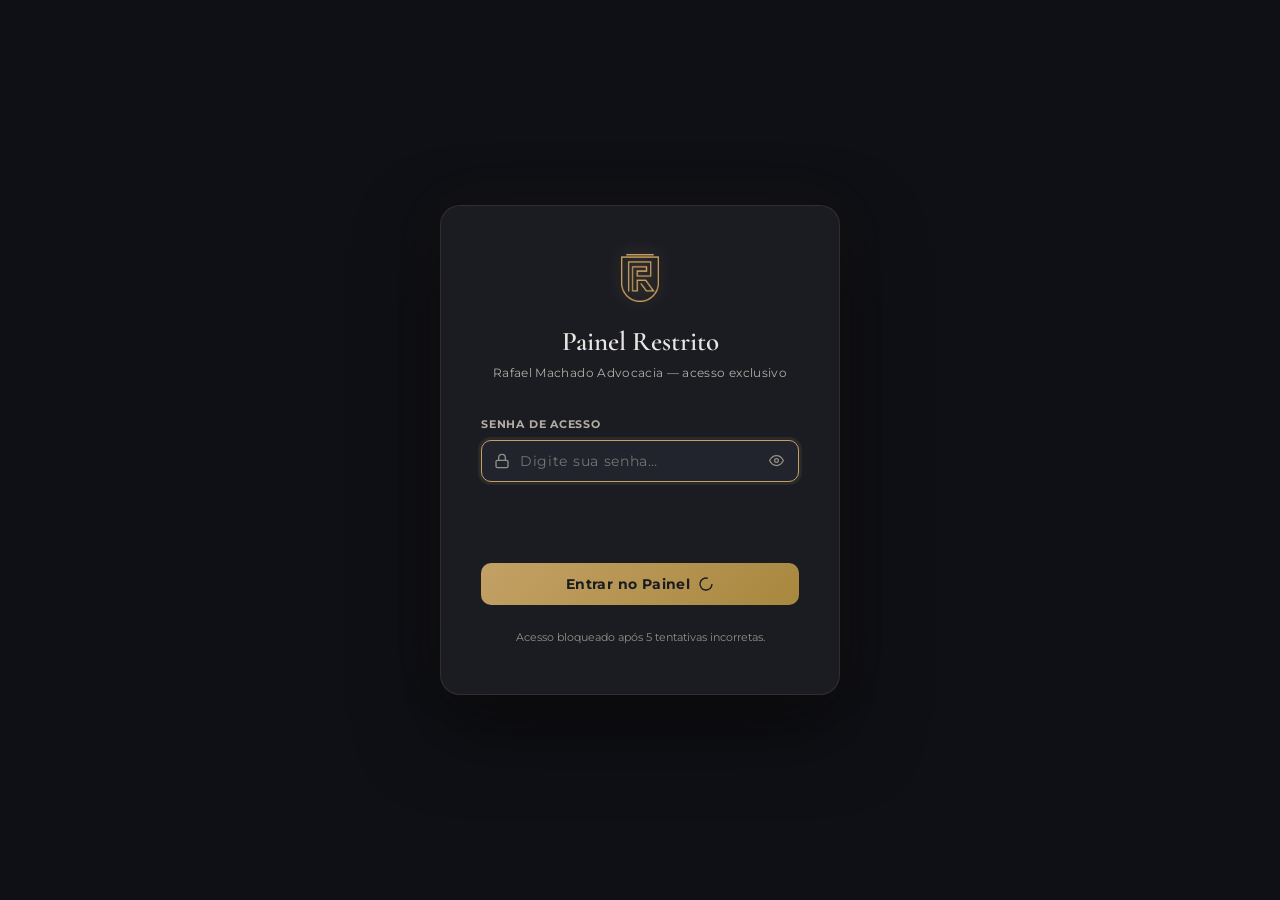
==== admin/index.html @ b0f4306d "feat: implement RafaHealth portal with interactive blog, admin panel, and visual improvements" ====
<!DOCTYPE html>
<html lang="pt-BR">
<head>
  <meta charset="UTF-8"/>
  <meta name="viewport" content="width=device-width, initial-scale=1.0"/>
  <title>Painel CMS — Rafael Machado Advocacia</title>
  <meta name="robots" content="noindex, nofollow"/>
  <link rel="preconnect" href="https://fonts.googleapis.com"/>
  <link href="https://fonts.googleapis.com/css2?family=Cormorant+Garamond:wght@500;600;700&family=Montserrat:wght@300;400;500;600;700&display=swap" rel="stylesheet"/>
  <link rel="stylesheet" href="admin.css?v=2.0.3"/>
</head>
<body>
<div class="admin-wrapper">

  <!-- ═══════════ SIDEBAR ═══════════ -->
  <aside class="admin-sidebar" id="admin-sidebar" role="complementary" aria-label="Painel de navegação">
    <div class="sidebar-brand">
      <img src="../assets/images/logo-escudo-goldsf.png"
           alt="Rafael Machado Advogado"
           class="sidebar-logo-img"
           width="36" height="36"
           onerror="this.style.display='none';this.nextElementSibling.style.display='flex'"
      />
      <svg width="28" height="32" viewBox="0 0 28 32" fill="none" aria-hidden="true" style="display:none">
        <path d="M14 0L0 5.5V16C0 23.5 6.2 30.3 14 32C21.8 30.3 28 23.5 28 16V5.5L14 0Z" fill="url(#sg)"/>
        <path d="M9 16.5L12.5 20L19 13" stroke="#1E2028" stroke-width="2.2" stroke-linecap="round" stroke-linejoin="round"/>
        <defs><linearGradient id="sg" x1="0" y1="0" x2="28" y2="32"><stop stop-color="#D4AF6A"/><stop offset="1" stop-color="#8B6914"/></linearGradient></defs>
      </svg>
      <div>
        <span class="brand-name">Rafael Machado</span>
        <span class="brand-sub">Painel do Blog</span>
      </div>
    </div>

    <nav class="sidebar-nav" aria-label="Menu do painel">
      <button class="sidebar-btn active" id="btn-list" data-view="list">
        <svg width="15" height="15" viewBox="0 0 24 24" fill="none" stroke="currentColor" stroke-width="2" aria-hidden="true"><rect x="3" y="3" width="7" height="7"/><rect x="14" y="3" width="7" height="7"/><rect x="14" y="14" width="7" height="7"/><rect x="3" y="14" width="7" height="7"/></svg>
        Todos os Artigos
        <span class="sidebar-badge" id="posts-count">0</span>
      </button>
      <button class="sidebar-btn" id="btn-new" data-view="editor">
        <svg width="15" height="15" viewBox="0 0 24 24" fill="none" stroke="currentColor" stroke-width="2" aria-hidden="true"><line x1="12" y1="5" x2="12" y2="19"/><line x1="5" y1="12" x2="19" y2="12"/></svg>
        Novo Artigo
      </button>
      <div class="sidebar-sep" aria-hidden="true"></div>
      <button class="sidebar-btn sidebar-btn--sm" id="btn-export">
        <svg width="14" height="14" viewBox="0 0 24 24" fill="none" stroke="currentColor" stroke-width="2" aria-hidden="true"><path d="M21 15v4a2 2 0 01-2 2H5a2 2 0 01-2-2v-4"/><polyline points="7 10 12 15 17 10"/><line x1="12" y1="15" x2="12" y2="3"/></svg>
        Exportar Backup
      </button>
      <label class="sidebar-btn sidebar-btn--sm" id="btn-import-label" style="cursor:pointer;">
        <svg width="14" height="14" viewBox="0 0 24 24" fill="none" stroke="currentColor" stroke-width="2" aria-hidden="true"><path d="M21 15v4a2 2 0 01-2 2H5a2 2 0 01-2-2v-4"/><polyline points="17 8 12 3 7 8"/><line x1="12" y1="3" x2="12" y2="15"/></svg>
        Importar Backup
        <input type="file" id="btn-import" accept=".json" style="display:none;" aria-label="Importar arquivo de backup JSON"/>
      </label>
    </nav>

    <div class="sidebar-actions">
      <a href="../blog.html" class="sidebar-action sidebar-action--site" target="_blank" rel="noopener noreferrer" title="Abrir o Blog">
        <svg width="14" height="14" viewBox="0 0 24 24" fill="none" stroke="currentColor" stroke-width="2" aria-hidden="true"><path d="M18 13v6a2 2 0 01-2 2H5a2 2 0 01-2-2V8a2 2 0 012-2h6"/><polyline points="15 3 21 3 21 9"/><line x1="10" y1="14" x2="21" y2="3"/></svg>
        Voltar ao Blog
      </a>
      <button class="sidebar-action sidebar-action--logout" id="btn-logout" title="Sair do painel">
        <svg width="14" height="14" viewBox="0 0 24 24" fill="none" stroke="currentColor" stroke-width="2" aria-hidden="true"><path d="M9 21H5a2 2 0 01-2-2V5a2 2 0 012-2h4"/><polyline points="16 17 21 12 16 7"/><line x1="21" y1="12" x2="9" y2="12"/></svg>
        Sair
      </button>
    </div>
  </aside>

  <!-- ═══════════ MAIN ═══════════ -->
  <main class="admin-main" role="main" id="admin-main">

    <!-- ── LIST VIEW ── -->
    <div id="view-list" class="admin-view active">
      <header class="view-header">
        <div>
          <h1 class="view-title">Artigos do Blog</h1>
          <p class="view-sub">Crie, edite e gerencie os posts que aparecem no site</p>
        </div>
        <button class="btn-primary" id="new-post-btn" aria-label="Criar novo artigo">
          <svg width="15" height="15" viewBox="0 0 24 24" fill="none" stroke="currentColor" stroke-width="2.5" aria-hidden="true"><line x1="12" y1="5" x2="12" y2="19"/><line x1="5" y1="12" x2="19" y2="12"/></svg>
          Novo Artigo
        </button>
      </header>

      <!-- Search bar -->
      <div class="search-bar">
        <svg width="16" height="16" viewBox="0 0 24 24" fill="none" stroke="currentColor" stroke-width="2" aria-hidden="true"><circle cx="11" cy="11" r="8"/><line x1="21" y1="21" x2="16.65" y2="16.65"/></svg>
        <input type="search" id="search-input" placeholder="Buscar artigos pelo título ou resumo…" aria-label="Buscar artigos"/>
        <kbd class="search-kbd" aria-hidden="true">⌘K</kbd>
      </div>

      <!-- Stats bar -->
      <div class="stats-bar" id="stats-bar" aria-live="polite"></div>

      <div id="posts-list" class="posts-list" role="list" aria-label="Lista de artigos">
        <!-- Rendered by JS -->
      </div>
    </div>

    <!-- ── EDITOR VIEW ── -->
    <div id="view-editor" class="admin-view">
      <header class="view-header editor-view-header">
        <div class="editor-header-left">
          <button class="btn-back" id="cancel-btn" aria-label="Voltar para a lista">
            <svg width="16" height="16" viewBox="0 0 24 24" fill="none" stroke="currentColor" stroke-width="2" aria-hidden="true"><path d="M19 12H5M12 19l-7-7 7-7"/></svg>
          </button>
          <div>
            <h1 class="view-title" id="editor-title">Novo Artigo</h1>
            <div class="editor-meta-status">
              <span class="save-status" id="save-status" aria-live="polite">
                <span class="save-dot"></span>
                <span id="save-status-text">Não salvo</span>
              </span>
              <span class="word-count" id="word-count" aria-live="polite">0 palavras</span>
            </div>
          </div>
        </div>
        <div class="editor-header-actions">
          <button class="btn-icon-toggle" id="preview-toggle" title="Alternar preview (Ctrl+Shift+P)" aria-label="Alternar modo de preview" aria-pressed="false">
            <svg width="15" height="15" viewBox="0 0 24 24" fill="none" stroke="currentColor" stroke-width="2" aria-hidden="true"><path d="M1 12s4-8 11-8 11 8 11 8-4 8-11 8-11-8-11-8z"/><circle cx="12" cy="12" r="3"/></svg>
            Preview
          </button>
          <button class="btn-primary" id="save-btn-top" type="button" aria-label="Salvar artigo">
            <svg width="14" height="14" viewBox="0 0 24 24" fill="none" stroke="currentColor" stroke-width="2.5" aria-hidden="true"><path d="M19 21H5a2 2 0 01-2-2V5a2 2 0 012-2h11l5 5v11a2 2 0 01-2 2z"/><polyline points="17 21 17 13 7 13 7 21"/><polyline points="7 3 7 8 15 8"/></svg>
            Salvar
          </button>
        </div>
      </header>

      <div class="editor-layout" id="editor-layout">

        <!-- FORM PANEL -->
        <div class="editor-panel form-panel" id="form-panel">
          <form id="post-form" class="post-form" novalidate>
            <input type="hidden" id="post-id"/>

            <!-- Title -->
            <div class="form-group form-group--title">
              <label class="form-label sr-only" for="post-title">Título do Artigo</label>
              <input
                type="text"
                id="post-title"
                class="form-input title-input"
                placeholder="Título do artigo…"
                required
                aria-required="true"
                maxlength="200"
                autocomplete="off"
              />
              <div class="title-char-count"><span id="title-counter">0</span>/200</div>
            </div>

            <!-- Excerpt -->
            <div class="form-group">
              <label class="form-label" for="post-excerpt">
                Resumo
                <span class="label-badge">Aparece na listagem do blog</span>
              </label>
              <textarea
                id="post-excerpt"
                class="form-textarea"
                rows="3"
                placeholder="Uma descrição breve e persuasiva que convida o leitor a clicar…"
                required
                aria-required="true"
                maxlength="400"
              ></textarea>
              <div class="textarea-footer">
                <span class="form-hint">
                  <span id="excerpt-counter" class="counter-num">0</span>/400 caracteres
                </span>
                <span class="form-hint" id="excerpt-status"></span>
              </div>
            </div>

            <!-- Rich text area (Content) -->
            <div class="form-group editor-group">
              <div class="editor-label-row">
                <label class="form-label">Conteúdo do Artigo</label>
                <div class="editor-view-tabs" role="tablist" aria-label="Modo de edição">
                  <button type="button" class="view-tab active" id="tab-editor" role="tab" aria-selected="true" aria-controls="post-content-editor">Editar</button>
                  <button type="button" class="view-tab" id="tab-preview-inline" role="tab" aria-selected="false" aria-controls="content-preview-inline">Pré-visualizar</button>
                </div>
              </div>

              <!-- Toolbar -->
              <div class="editor-toolbar" role="toolbar" aria-label="Ferramentas de formatação de texto">
                <div class="toolbar-group" role="group" aria-label="Texto">
                  <button type="button" class="toolbar-btn" data-cmd="bold" title="Negrito (Ctrl+B)" aria-label="Negrito">
                    <svg width="13" height="13" viewBox="0 0 24 24" fill="none" stroke="currentColor" stroke-width="2.5" aria-hidden="true"><path d="M6 4h8a4 4 0 014 4 4 4 0 01-4 4H6z"/><path d="M6 12h9a4 4 0 014 4 4 4 0 01-4 4H6z"/></svg>
                  </button>
                  <button type="button" class="toolbar-btn" data-cmd="italic" title="Itálico (Ctrl+I)" aria-label="Itálico">
                    <svg width="13" height="13" viewBox="0 0 24 24" fill="none" stroke="currentColor" stroke-width="2" aria-hidden="true"><line x1="19" y1="4" x2="10" y2="4"/><line x1="14" y1="20" x2="5" y2="20"/><line x1="15" y1="4" x2="9" y2="20"/></svg>
                  </button>
                  <button type="button" class="toolbar-btn" data-cmd="underline" title="Sublinhado (Ctrl+U)" aria-label="Sublinhado">
                    <svg width="13" height="13" viewBox="0 0 24 24" fill="none" stroke="currentColor" stroke-width="2" aria-hidden="true"><path d="M6 3v7a6 6 0 006 6 6 6 0 006-6V3"/><line x1="4" y1="21" x2="20" y2="21"/></svg>
                  </button>
                  <button type="button" class="toolbar-btn" data-cmd="removeFormat" title="Limpar formatação" aria-label="Limpar formatação">
                    <svg width="13" height="13" viewBox="0 0 24 24" fill="none" stroke="currentColor" stroke-width="2" aria-hidden="true"><path d="M17 3H5l6 6.5L5 21h6m6-9l4 4m0-4l-4 4"/></svg>
                  </button>
                </div>

                <div class="toolbar-sep" aria-hidden="true"></div>

                <div class="toolbar-group" role="group" aria-label="Títulos">
                  <button type="button" class="toolbar-btn toolbar-btn--text" data-cmd="h2" title="Título (H2)" aria-label="Título H2">H2</button>
                  <button type="button" class="toolbar-btn toolbar-btn--text" data-cmd="h3" title="Subtítulo (H3)" aria-label="Subtítulo H3">H3</button>
                  <button type="button" class="toolbar-btn toolbar-btn--text" data-cmd="p" title="Parágrafo" aria-label="Parágrafo">P</button>
                </div>

                <div class="toolbar-sep" aria-hidden="true"></div>

                <div class="toolbar-group" role="group" aria-label="Listas">
                  <button type="button" class="toolbar-btn" data-cmd="insertUnorderedList" title="Lista com marcadores" aria-label="Lista com marcadores">
                    <svg width="13" height="13" viewBox="0 0 24 24" fill="none" stroke="currentColor" stroke-width="2" aria-hidden="true"><line x1="8" y1="6" x2="21" y2="6"/><line x1="8" y1="12" x2="21" y2="12"/><line x1="8" y1="18" x2="21" y2="18"/><line x1="3" y1="6" x2="3.01" y2="6"/><line x1="3" y1="12" x2="3.01" y2="12"/><line x1="3" y1="18" x2="3.01" y2="18"/></svg>
                  </button>
                  <button type="button" class="toolbar-btn" data-cmd="insertOrderedList" title="Lista numerada" aria-label="Lista numerada">
                    <svg width="13" height="13" viewBox="0 0 24 24" fill="none" stroke="currentColor" stroke-width="2" aria-hidden="true"><line x1="10" y1="6" x2="21" y2="6"/><line x1="10" y1="12" x2="21" y2="12"/><line x1="10" y1="18" x2="21" y2="18"/><path d="M4 6h1v4"/><path d="M4 10h2"/><path d="M6 18H4c0-1 2-2 2-3s-1-1.5-2-1"/></svg>
                  </button>
                  <button type="button" class="toolbar-btn" data-cmd="blockquote" title="Citação em destaque" aria-label="Blockquote">
                    <svg width="13" height="13" viewBox="0 0 24 24" fill="none" stroke="currentColor" stroke-width="2" aria-hidden="true"><path d="M3 21c3 0 7-1 7-8V5c0-1.25-.756-2.017-2-2H4c-1.25 0-2 .75-2 1.972V11c0 1.25.75 2 2 2 1 0 1 0 1 1v1c0 1-1 2-2 2s-1 .008-1 1.031V20c0 1 0 1 1 1z"/><path d="M15 21c3 0 7-1 7-8V5c0-1.25-.757-2.017-2-2h-4c-1.25 0-2 .75-2 1.972V11c0 1.25.75 2 2 2h.75c0 2.25.25 4-2.75 4v3c0 1 0 1 1 1z"/></svg>
                  </button>
                  <button type="button" class="toolbar-btn" data-cmd="hr" title="Linha separadora" aria-label="Linha separadora">
                    <svg width="13" height="13" viewBox="0 0 24 24" fill="none" stroke="currentColor" stroke-width="2" aria-hidden="true"><line x1="5" y1="12" x2="19" y2="12"/></svg>
                  </button>
                </div>

                <div class="toolbar-sep" aria-hidden="true"></div>

                <div class="toolbar-group" role="group" aria-label="Mídia e Links">
                  <button type="button" class="toolbar-btn" data-cmd="createLink" title="Inserir link" aria-label="Inserir link">
                    <svg width="13" height="13" viewBox="0 0 24 24" fill="none" stroke="currentColor" stroke-width="2" aria-hidden="true"><path d="M10 13a5 5 0 007.54.54l3-3a5 5 0 00-7.07-7.07l-1.72 1.71"/><path d="M14 11a5 5 0 00-7.54-.54l-3 3a5 5 0 007.07 7.07l1.71-1.71"/></svg>
                  </button>
                  <button type="button" class="toolbar-btn" data-cmd="unlink" title="Remover link" aria-label="Remover link">
                    <svg width="13" height="13" viewBox="0 0 24 24" fill="none" stroke="currentColor" stroke-width="2" aria-hidden="true"><path d="M10 13a5 5 0 007.54.54l3-3a5 5 0 00-7.07-7.07l-1.72 1.71"/><path d="M14 11a5 5 0 00-7.54-.54l-3 3a5 5 0 007.07 7.07l1.71-1.71"/><line x1="4" y1="4" x2="20" y2="20"/></svg>
                  </button>
                </div>

                <div class="toolbar-spacer" aria-hidden="true"></div>

                <!-- Undo / Redo -->
                <div class="toolbar-group" role="group" aria-label="Histórico">
                  <button type="button" class="toolbar-btn" data-cmd="undo" title="Desfazer (Ctrl+Z)" aria-label="Desfazer">
                    <svg width="13" height="13" viewBox="0 0 24 24" fill="none" stroke="currentColor" stroke-width="2" aria-hidden="true"><polyline points="1 4 1 10 7 10"/><path d="M3.51 15a9 9 0 102.13-9.36L1 10"/></svg>
                  </button>
                  <button type="button" class="toolbar-btn" data-cmd="redo" title="Refazer (Ctrl+Y)" aria-label="Refazer">
                    <svg width="13" height="13" viewBox="0 0 24 24" fill="none" stroke="currentColor" stroke-width="2" aria-hidden="true"><polyline points="23 4 23 10 17 10"/><path d="M20.49 15a9 9 0 11-2.12-9.36L23 10"/></svg>
                  </button>
                </div>

                <!-- Fullscreen -->
                <button type="button" class="toolbar-btn toolbar-btn--right" id="fullscreen-editor" title="Expandir editor (F11)" aria-label="Editor em tela cheia">
                  <svg width="13" height="13" viewBox="0 0 24 24" fill="none" stroke="currentColor" stroke-width="2" aria-hidden="true"><polyline points="15 3 21 3 21 9"/><polyline points="9 21 3 21 3 15"/><line x1="21" y1="3" x2="14" y2="10"/><line x1="3" y1="21" x2="10" y2="14"/></svg>
                </button>
              </div>

              <!-- Editor area -->
              <div
                id="post-content-editor"
                class="rich-editor"
                contenteditable="true"
                role="textbox"
                aria-multiline="true"
                aria-label="Conteúdo do artigo"
                data-placeholder="Comece a escrever o conteúdo do artigo…&#10;&#10;Use a barra de ferramentas acima para formatar o texto."
                spellcheck="true"
                lang="pt-BR"
              ></div>

              <!-- Inline preview (tab) -->
              <div id="content-preview-inline" class="content-preview-panel" hidden>
                <!-- rendered by JS -->
              </div>
            </div>

            <!-- META ROW -->
            <div class="meta-accordion">
              <button type="button" class="meta-accordion-toggle" id="meta-toggle" aria-expanded="true" aria-controls="meta-body">
                <svg width="14" height="14" viewBox="0 0 24 24" fill="none" stroke="currentColor" stroke-width="2" aria-hidden="true"><circle cx="12" cy="12" r="3"/><path d="M19.07 4.93a10 10 0 010 14.14M4.93 4.93a10 10 0 000 14.14"/></svg>
                Configurações & Metadados
                <svg class="accordion-chevron" width="14" height="14" viewBox="0 0 24 24" fill="none" stroke="currentColor" stroke-width="2" aria-hidden="true"><polyline points="6 9 12 15 18 9"/></svg>
              </button>
              <div id="meta-body" class="meta-accordion-body">

                <div class="form-row">
                  <div class="form-group">
                    <label class="form-label" for="post-date">
                      <svg width="12" height="12" viewBox="0 0 24 24" fill="none" stroke="currentColor" stroke-width="2" aria-hidden="true"><rect x="3" y="4" width="18" height="18" rx="2" ry="2"/><line x1="16" y1="2" x2="16" y2="6"/><line x1="8" y1="2" x2="8" y2="6"/><line x1="3" y1="10" x2="21" y2="10"/></svg>
                      Data de Publicação
                    </label>
                    <input type="date" id="post-date" class="form-input" required aria-required="true"/>
                  </div>
                  <div class="form-group">
                    <label class="form-label" for="post-slug">
                      <svg width="12" height="12" viewBox="0 0 24 24" fill="none" stroke="currentColor" stroke-width="2" aria-hidden="true"><path d="M10 13a5 5 0 007.54.54l3-3a5 5 0 00-7.07-7.07l-1.72 1.71"/><path d="M14 11a5 5 0 00-7.54-.54l-3 3a5 5 0 007.07 7.07l1.71-1.71"/></svg>
                      Slug (URL do artigo)
                    </label>
                    <div class="slug-field">
                      <span class="slug-prefix" aria-hidden="true">/blog/</span>
                      <input type="text" id="post-slug" class="form-input slug-input" placeholder="gerado-automaticamente"/>
                    </div>
                    <p class="form-hint">Gerado automaticamente do título. Pode personalizar.</p>
                  </div>
                </div>

                <!-- Cover image -->
                <div class="form-group cover-group">
                  <label class="form-label">
                    <svg width="12" height="12" viewBox="0 0 24 24" fill="none" stroke="currentColor" stroke-width="2" aria-hidden="true"><rect x="3" y="3" width="18" height="18" rx="2" ry="2"/><circle cx="8.5" cy="8.5" r="1.5"/><polyline points="21 15 16 10 5 21"/></svg>
                    Imagem de Capa
                  </label>
                  <div class="cover-input-area" id="cover-input-area">
                    <!-- Drop zone -->
                    <div class="cover-dropzone" id="cover-dropzone" role="button" tabindex="0" aria-label="Arraste uma imagem ou clique para fazer upload">
                      <div class="dropzone-inner" id="dropzone-inner">
                        <svg width="32" height="32" viewBox="0 0 24 24" fill="none" stroke="currentColor" stroke-width="1.5" aria-hidden="true"><rect x="3" y="3" width="18" height="18" rx="2" ry="2"/><circle cx="8.5" cy="8.5" r="1.5"/><polyline points="21 15 16 10 5 21"/></svg>
                        <p>Arraste uma imagem aqui ou <strong>clique para selecionar</strong></p>
                        <span class="dropzone-hint">PNG, JPG, WEBP · Salva como Base64</span>
                      </div>
                      <input type="file" id="cover-file-input" accept="image/*" style="display:none;" aria-hidden="true"/>
                    </div>

                    <div class="cover-or" aria-hidden="true"><span>ou use URL</span></div>

                    <div class="cover-url-row">
                      <input type="url" id="post-cover-url" class="form-input" placeholder="https://exemplo.com/imagem.jpg"/>
                      <button type="button" class="btn-ghost btn-sm" id="btn-clear-cover" aria-label="Limpar imagem de capa">
                        <svg width="14" height="14" viewBox="0 0 24 24" fill="none" stroke="currentColor" stroke-width="2" aria-hidden="true"><line x1="18" y1="6" x2="6" y2="18"/><line x1="6" y1="6" x2="18" y2="18"/></svg>
                      </button>
                    </div>
                    <p class="form-hint">Cole a URL de uma imagem externa, ou use o upload acima para Base64.</p>

                    <!-- Preview -->
                    <div id="cover-preview" class="cover-preview" aria-live="polite" aria-label="Pré-visualização da imagem de capa"></div>
                  </div>
                </div>

              </div><!-- /meta-body -->
            </div><!-- /meta-accordion -->

            <!-- BOTTOM ACTIONS -->
            <div class="form-actions">
              <button type="button" class="btn-ghost" id="cancel-btn-2">
                <svg width="13" height="13" viewBox="0 0 24 24" fill="none" stroke="currentColor" stroke-width="2" aria-hidden="true"><path d="M19 12H5M12 19l-7-7 7-7"/></svg>
                Descartar e Voltar
              </button>
              <div class="form-actions-right">
                <span class="save-status" id="save-status-bottom" aria-hidden="true">
                  <span class="save-dot"></span>
                  <span id="save-status-text-bottom">Não salvo</span>
                </span>
                <button type="submit" class="btn-primary btn-lg" id="save-btn" form="post-form">
                  <svg width="15" height="15" viewBox="0 0 24 24" fill="none" stroke="currentColor" stroke-width="2.5" aria-hidden="true"><path d="M19 21H5a2 2 0 01-2-2V5a2 2 0 012-2h11l5 5v11a2 2 0 01-2 2z"/><polyline points="17 21 17 13 7 13 7 21"/><polyline points="7 3 7 8 15 8"/></svg>
                  Salvar Artigo
                </button>
              </div>
            </div>
          </form>
        </div><!-- /form-panel -->

        <!-- PREVIEW PANEL (split mode) -->
        <div class="editor-panel preview-panel" id="preview-panel" hidden aria-label="Painel de pré-visualização">
          <div class="preview-panel-header">
            <span class="preview-label">
              <svg width="13" height="13" viewBox="0 0 24 24" fill="none" stroke="currentColor" stroke-width="2" aria-hidden="true"><path d="M1 12s4-8 11-8 11 8 11 8-4 8-11 8-11-8-11-8z"/><circle cx="12" cy="12" r="3"/></svg>
              Pré-visualização do artigo
            </span>
            <span class="preview-hint">Atualiza conforme você escreve</span>
          </div>
          <div class="preview-content" id="preview-content">
            <!-- live preview rendered here -->
          </div>
        </div>

      </div><!-- /editor-layout -->
    </div><!-- /view-editor -->

  </main>
</div>

<!-- Toast container -->
<div id="toast-container" aria-live="assertive" aria-atomic="false"></div>

<!-- ═══════════ LOGIN SCREEN ═══════════ -->
<div id="login-screen" class="login-screen" role="dialog" aria-modal="true" aria-labelledby="login-title" hidden>
  <div class="login-card">

    <div class="login-logo" aria-hidden="true">
      <img src="../assets/images/logo-escudo-goldsf.png"
           alt="Escudo Rafael Machado Advogado"
           class="login-logo-img"
           width="48" height="48"
           onerror="this.style.display='none';this.nextElementSibling.style.display='flex'" />
      <svg width="48" height="56" viewBox="0 0 28 32" fill="none" style="display:none">
        <path d="M14 0L0 5.5V16C0 23.5 6.2 30.3 14 32C21.8 30.3 28 23.5 28 16V5.5L14 0Z" fill="url(#lg2)"/>
        <path d="M9 16.5L12.5 20L19 13" stroke="#1E2028" stroke-width="2.2" stroke-linecap="round" stroke-linejoin="round"/>
        <defs><linearGradient id="lg2" x1="0" y1="0" x2="28" y2="32"><stop stop-color="#D4AF6A"/><stop offset="1" stop-color="#8B6914"/></linearGradient></defs>
      </svg>
    </div>

    <h1 class="login-title" id="login-title">Painel Restrito</h1>
    <p class="login-sub">Rafael Machado Advocacia — acesso exclusivo</p>

    <form id="login-form" class="login-form" novalidate autocomplete="off">

      <div class="login-field">
        <label class="login-label" for="login-password">Senha de acesso</label>
        <div class="login-input-wrap">
          <svg class="login-input-icon" width="16" height="16" viewBox="0 0 24 24" fill="none" stroke="currentColor" stroke-width="2" aria-hidden="true"><rect x="3" y="11" width="18" height="11" rx="2" ry="2"/><path d="M7 11V7a5 5 0 0110 0v4"/></svg>
          <input
            type="password"
            id="login-password"
            class="login-input"
            placeholder="Digite sua senha…"
            aria-required="true"
            autocomplete="current-password"
            autofocus
          />
          <button type="button" class="login-eye" id="login-eye" aria-label="Mostrar/ocultar senha">
            <svg width="15" height="15" viewBox="0 0 24 24" fill="none" stroke="currentColor" stroke-width="2" aria-hidden="true"><path d="M1 12s4-8 11-8 11 8 11 8-4 8-11 8-11-8-11-8z"/><circle cx="12" cy="12" r="3"/></svg>
          </button>
        </div>
        <p class="login-error" id="login-error" role="alert" aria-live="assertive"></p>
      </div>

      <div class="login-attempts" id="login-attempts" aria-live="polite"></div>

      <button type="submit" class="login-btn" id="login-btn">
        <span id="login-btn-text">Entrar no Painel</span>
        <svg id="login-spinner" class="login-spinner" width="16" height="16" viewBox="0 0 24 24" fill="none" stroke="currentColor" stroke-width="2" aria-hidden="true" hidden><path d="M21 12a9 9 0 11-6.219-8.56"/></svg>
      </button>

    </form>

    <p class="login-footer">
      Acesso bloqueado após 5 tentativas incorretas.
    </p>
  </div>
</div>

<!-- Confirm Delete Modal -->
<div id="confirm-modal" class="confirm-modal" role="dialog" aria-modal="true" aria-labelledby="confirm-title" hidden>
  <div class="confirm-box">
    <div class="confirm-icon" aria-hidden="true">
      <svg width="28" height="28" viewBox="0 0 24 24" fill="none" stroke="currentColor" stroke-width="1.5"><polyline points="3 6 5 6 21 6"/><path d="M19 6l-1 14H6L5 6M10 11v6M14 11v6M9 6V4h6v2"/></svg>
    </div>
    <h2 class="confirm-title" id="confirm-title">Excluir artigo?</h2>
    <p class="confirm-text" id="confirm-text">Esta ação não pode ser desfeita. O artigo será removido permanentemente do blog.</p>
    <div class="confirm-actions">
      <button class="btn-ghost" id="confirm-no">Cancelar</button>
      <button class="btn-danger" id="confirm-yes">
        <svg width="14" height="14" viewBox="0 0 24 24" fill="none" stroke="currentColor" stroke-width="2" aria-hidden="true"><polyline points="3 6 5 6 21 6"/><path d="M19 6l-1 14H6L5 6"/></svg>
        Excluir
      </button>
    </div>
  </div>
</div>

<!-- Link dialog -->
<div id="link-dialog" class="link-dialog" role="dialog" aria-modal="true" aria-labelledby="link-dialog-title" hidden>
  <div class="link-dialog-box">
    <h3 class="link-dialog-title" id="link-dialog-title">Inserir Link</h3>
    <input type="url" id="link-url-input" class="form-input" placeholder="https://exemplo.com" aria-label="URL do link"/>
    <input type="text" id="link-text-input" class="form-input" placeholder="Texto do link (opcional)" aria-label="Texto do link"/>
    <div class="link-dialog-actions">
      <button class="btn-ghost btn-sm" id="link-cancel">Cancelar</button>
      <button class="btn-primary btn-sm" id="link-confirm">Inserir</button>
    </div>
  </div>
</div>

<script src="../js/cms.js?v=2.0.3"></script>
<script src="auth.js?v=2.0.3"></script>
<script src="admin.js?v=2.0.3"></script>
</body>
</html>
---- admin/admin.css ----
/* ══════════════════════════════════════════════════════════
   Admin Panel CSS — Rafael Machado CMS v2
   ══════════════════════════════════════════════════════════ */

*, *::before, *::after { box-sizing: border-box; margin: 0; padding: 0; }

:root {
  /* Palette */
  --c-bg:          #0F1015;
  --c-surface:     #1A1C22;
  --c-surface-2:   #21242C;
  --c-surface-3:   #282B36;
  --c-surface-4:   #30333F;
  --c-gold:        #C3A166;
  --c-gold-light:  #D4B87A;
  --c-gold-dim:    rgba(195,161,102,0.1);
  --c-gold-glow:   rgba(195,161,102,0.25);
  --c-gold-border: rgba(195,161,102,0.18);
  --c-danger:      #E05252;
  --c-danger-dim:  rgba(224,82,82,0.12);
  --c-success:     #4CAF78;
  --c-warning:     #E0A852;
  --c-info:        #5299E0;
  --c-text:        #E8E6E0;
  --c-text-2:      #C8C5BC;
  --c-muted:       #B3AEA5;
  --c-dim:         #949086;
  --c-border:      rgba(255,255,255,0.06);
  --c-border-gold: rgba(195,161,102,0.14);

  /* Layout */
  --sidebar-w:     248px;
  --header-h:      64px;

  /* Typography */
  --f-display:     'Cormorant Garamond', Georgia, serif;
  --f-body:        'Montserrat', system-ui, sans-serif;
  --f-mono:        'Courier New', monospace;

  /* Easing */
  --ease-out:      cubic-bezier(0.16, 1, 0.3, 1);
  --ease-in-out:   cubic-bezier(0.4, 0, 0.2, 1);

  /* Transitions */
  --t-fast:        150ms var(--ease-out);
  --t-med:         250ms var(--ease-out);
}

/* ─── BASE ──────────────────────────────────────────────── */
html { height: 100%; font-size: 15px; }

body {
  min-height: 100%;
  background: var(--c-bg);
  color: var(--c-text);
  font-family: var(--f-body);
  line-height: 1.6;
  -webkit-font-smoothing: antialiased;
  -moz-osx-font-smoothing: grayscale;
}

.sr-only {
  position: absolute;
  width: 1px;
  height: 1px;
  padding: 0;
  overflow: hidden;
  clip: rect(0,0,0,0);
  white-space: nowrap;
  border: 0;
}

a { text-decoration: none; color: inherit; }

/* ─── LAYOUT ────────────────────────────────────────────── */
.admin-wrapper {
  display: flex;
  min-height: 100vh;
}

/* ─── SIDEBAR ───────────────────────────────────────────── */
.admin-sidebar {
  width: var(--sidebar-w);
  flex-shrink: 0;
  background: var(--c-surface);
  border-right: 1px solid var(--c-border);
  display: flex;
  flex-direction: column;
  padding: 0 12px 20px;
  position: sticky;
  top: 0;
  height: 100vh;
  overflow-y: auto;
  overflow-x: hidden;
}

.sidebar-brand {
  display: flex;
  align-items: center;
  gap: 12px;
  padding: 20px 8px 16px;
  border-bottom: 1px solid var(--c-border-gold);
  margin-bottom: 12px;
  flex-shrink: 0;
}

.brand-name {
  display: block;
  font-family: var(--f-display);
  font-size: 1.05rem;
  font-weight: 600;
  color: var(--c-gold);
  line-height: 1.2;
}

.brand-sub {
  display: block;
  font-size: 0.68rem;
  color: var(--c-muted);
  letter-spacing: 0.08em;
  text-transform: uppercase;
  margin-top: 2px;
}

.sidebar-nav {
  display: flex;
  flex-direction: column;
  gap: 2px;
  flex: 1;
}

.sidebar-sep {
  height: 1px;
  background: var(--c-border);
  margin: 8px 4px;
  flex-shrink: 0;
}

.sidebar-btn {
  display: flex;
  align-items: center;
  gap: 9px;
  padding: 9px 12px;
  border-radius: 8px;
  font-size: 0.85rem;
  font-weight: 500;
  color: var(--c-muted);
  border: none;
  background: none;
  cursor: pointer;
  width: 100%;
  text-align: left;
  transition: background var(--t-fast), color var(--t-fast);
  flex-shrink: 0;
}

.sidebar-btn:hover { background: var(--c-gold-dim); color: var(--c-text-2); }
.sidebar-btn.active { background: var(--c-gold-dim); color: var(--c-gold); font-weight: 600; }

.sidebar-btn--sm { font-size: 0.78rem; padding: 7px 12px; color: var(--c-dim); }
.sidebar-btn--sm:hover { color: var(--c-muted); }

.sidebar-badge {
  margin-left: auto;
  background: var(--c-gold-dim);
  color: var(--c-gold);
  font-size: 0.7rem;
  font-weight: 700;
  padding: 1px 7px;
  border-radius: 20px;
  min-width: 22px;
  text-align: center;
}

.sidebar-back {
  display: flex;
  align-items: center;
  gap: 8px;
  padding: 9px 12px;
  border-radius: 8px;
  font-size: 0.8rem;
  color: var(--c-dim);
  border-top: 1px solid var(--c-border);
  padding-top: 14px;
  margin-top: 8px;
  transition: color var(--t-fast);
  flex-shrink: 0;
}

.sidebar-back:hover { color: var(--c-gold); }

/* ─── SIDEBAR LOGO ──────────────────────────────────────── */
.sidebar-logo-img {
  width: 36px;
  height: 36px;
  object-fit: contain;
  flex-shrink: 0;
  filter: drop-shadow(0 0 6px rgba(195,161,102,0.4));
}

/* ─── SIDEBAR ACTION BUTTONS (bottom) ──────────────────── */
.sidebar-actions {
  display: flex;
  flex-direction: column;
  gap: 6px;
  padding-top: 12px;
  margin-top: 8px;
  border-top: 1px solid var(--c-border-gold);
  flex-shrink: 0;
}

.sidebar-action {
  display: flex;
  align-items: center;
  gap: 9px;
  padding: 10px 14px;
  border-radius: 8px;
  font-size: 0.84rem;
  font-weight: 600;
  cursor: pointer;
  width: 100%;
  text-align: left;
  border: 1px solid transparent;
  transition: background var(--t-fast), color var(--t-fast), border-color var(--t-fast), box-shadow var(--t-fast);
  flex-shrink: 0;
  letter-spacing: 0.02em;
  text-decoration: none;
}

/* Voltar ao Blog — gold style */
.sidebar-action--site {
  background: var(--c-gold-dim);
  color: var(--c-gold);
  border-color: var(--c-gold-border);
}
.sidebar-action--site:hover {
  background: rgba(195,161,102,0.2);
  border-color: rgba(195,161,102,0.35);
  box-shadow: 0 2px 12px rgba(195,161,102,0.18);
  color: var(--c-gold-light);
}

/* Sair — danger red style */
.sidebar-action--logout {
  background: rgba(224,82,82,0.08);
  color: #E05252;
  border-color: rgba(224,82,82,0.2);
  background-image: none;
  font-family: var(--f-body);
}
.sidebar-action--logout:hover {
  background: rgba(224,82,82,0.16);
  border-color: rgba(224,82,82,0.4);
  box-shadow: 0 2px 12px rgba(224,82,82,0.18);
  color: #f07070;
}

/* ─── MAIN ──────────────────────────────────────────────── */
.admin-main {
  flex: 1;
  min-width: 0;
  overflow-y: auto;
  display: flex;
  flex-direction: column;
}

/* ─── VIEWS ─────────────────────────────────────────────── */
.admin-view { display: none; flex: 1; flex-direction: column; }
.admin-view.active { display: flex; }

/* ─── LIST VIEW ─────────────────────────────────────────── */
#view-list { padding: 36px 44px; }

.view-header {
  display: flex;
  align-items: flex-start;
  justify-content: space-between;
  gap: 20px;
  margin-bottom: 24px;
  flex-wrap: wrap;
}

.view-title {
  font-family: var(--f-display);
  font-size: 2rem;
  font-weight: 600;
  color: var(--c-text);
  line-height: 1.15;
}

.view-sub {
  font-size: 0.82rem;
  color: var(--c-muted);
  margin-top: 4px;
}

/* Search bar */
.search-bar {
  display: flex;
  align-items: center;
  gap: 10px;
  background: var(--c-surface);
  border: 1px solid var(--c-border);
  border-radius: 10px;
  padding: 10px 16px;
  margin-bottom: 16px;
  transition: border-color var(--t-fast), box-shadow var(--t-fast);
}

.search-bar:focus-within {
  border-color: var(--c-gold-border);
  box-shadow: 0 0 0 3px var(--c-gold-dim);
}

.search-bar svg { color: var(--c-dim); flex-shrink: 0; }

.search-bar input {
  flex: 1;
  background: none;
  border: none;
  outline: none;
  color: var(--c-text);
  font-family: var(--f-body);
  font-size: 1.05rem;
}

.search-bar input::placeholder { color: var(--c-dim); }

.search-kbd {
  font-size: 0.7rem;
  color: var(--c-dim);
  background: var(--c-surface-3);
  border: 1px solid var(--c-border);
  border-radius: 4px;
  padding: 1px 5px;
  font-family: var(--f-mono);
}

/* Stats bar */
.stats-bar {
  font-size: 0.78rem;
  color: var(--c-muted);
  margin-bottom: 12px;
  min-height: 18px;
}

/* Posts list */
.posts-list {
  display: flex;
  flex-direction: column;
  gap: 8px;
}

.post-row {
  display: flex;
  align-items: center;
  gap: 14px;
  padding: 14px 16px;
  background: var(--c-surface);
  border: 1px solid var(--c-border);
  border-radius: 12px;
  transition: border-color var(--t-fast), box-shadow var(--t-fast), transform var(--t-fast);
  cursor: default;
}

.post-row:hover {
  border-color: var(--c-gold-border);
  box-shadow: 0 4px 24px rgba(0,0,0,0.3);
  transform: translateY(-1px);
}

.post-row-thumb {
  width: 72px;
  height: 52px;
  border-radius: 7px;
  overflow: hidden;
  background: var(--c-surface-3);
  flex-shrink: 0;
  display: flex;
  align-items: center;
  justify-content: center;
}

.post-row-thumb img { width: 100%; height: 100%; object-fit: cover; }

.post-row-info {
  flex: 1;
  min-width: 0;
}

.post-row-title {
  font-size: 0.9rem;
  font-weight: 600;
  color: var(--c-text);
  white-space: nowrap;
  overflow: hidden;
  text-overflow: ellipsis;
}

.post-row-excerpt {
  font-size: 0.76rem;
  color: var(--c-muted);
  margin-top: 3px;
  overflow: hidden;
  text-overflow: ellipsis;
  white-space: nowrap;
}

.post-row-date {
  font-size: 0.7rem;
  color: var(--c-dim);
  margin-top: 4px;
  display: flex;
  align-items: center;
  gap: 6px;
}

.post-row-actions {
  display: flex;
  gap: 6px;
  flex-shrink: 0;
}

.action-btn {
  width: 32px;
  height: 32px;
  display: flex;
  align-items: center;
  justify-content: center;
  border-radius: 7px;
  border: 1px solid var(--c-border);
  background: transparent;
  color: var(--c-muted);
  cursor: pointer;
  transition: all var(--t-fast);
}

.action-btn svg { width: 14px; height: 14px; }

.action-btn.edit:hover { border-color: var(--c-gold-border); color: var(--c-gold); background: var(--c-gold-dim); }
.action-btn.delete:hover { border-color: rgba(224,82,82,0.4); color: var(--c-danger); background: var(--c-danger-dim); }

.empty-state {
  display: flex;
  flex-direction: column;
  align-items: center;
  text-align: center;
  padding: 80px 24px;
  color: var(--c-muted);
  gap: 14px;
}

.empty-state svg { opacity: 0.2; }
.empty-state p { font-size: 0.92rem; }
.empty-state strong { color: var(--c-text-2); display: block; font-size: 1.05rem; margin-bottom: 4px; }

/* ─── EDITOR VIEW ───────────────────────────────────────── */
#view-editor {
  flex-direction: column;
  height: 100vh;
  overflow: hidden;
}

.editor-view-header {
  padding: 0 28px;
  height: var(--header-h);
  border-bottom: 1px solid var(--c-border);
  background: var(--c-surface);
  flex-shrink: 0;
  margin-bottom: 0;
  align-items: center;
}

.editor-header-left {
  display: flex;
  align-items: center;
  gap: 14px;
  min-width: 0;
}

.editor-meta-status {
  display: flex;
  align-items: center;
  gap: 14px;
  margin-top: 2px;
}

.save-status {
  display: inline-flex;
  align-items: center;
  gap: 5px;
  font-size: 0.72rem;
  color: var(--c-muted);
}

.save-dot {
  width: 6px;
  height: 6px;
  border-radius: 50%;
  background: var(--c-dim);
  flex-shrink: 0;
  transition: background var(--t-med);
}

.save-status.unsaved .save-dot { background: var(--c-warning); }
.save-status.saved .save-dot { background: var(--c-success); }

.word-count {
  font-size: 0.72rem;
  color: var(--c-dim);
}

.editor-header-actions {
  display: flex;
  align-items: center;
  gap: 8px;
  margin-left: auto;
  flex-shrink: 0;
}

/* Editor layout */
.editor-layout {
  display: flex;
  flex: 1;
  overflow: hidden;
}

.editor-panel {
  overflow-y: auto;
  transition: all var(--t-med);
}

.form-panel {
  flex: 1;
  min-width: 0;
  padding: 28px 36px;
}

.preview-panel {
  width: 50%;
  flex-shrink: 0;
  border-left: 1px solid var(--c-border);
  background: var(--c-surface);
}

.preview-panel-header {
  display: flex;
  align-items: center;
  justify-content: space-between;
  padding: 14px 24px;
  border-bottom: 1px solid var(--c-border);
  background: var(--c-surface-2);
  flex-shrink: 0;
  position: sticky;
  top: 0;
  z-index: 1;
}

.preview-label {
  display: flex;
  align-items: center;
  gap: 7px;
  font-size: 0.78rem;
  font-weight: 600;
  color: var(--c-gold);
  text-transform: uppercase;
  letter-spacing: 0.07em;
}

.preview-hint {
  font-size: 0.72rem;
  color: var(--c-dim);
}

.preview-content {
  padding: 28px 32px;
  font-family: var(--f-body);
}

/* Preview article styles */
.preview-content .preview-article-title {
  font-family: var(--f-display);
  font-size: 1.6rem;
  font-weight: 600;
  color: var(--c-text);
  margin-bottom: 8px;
  line-height: 1.2;
}

.preview-content .preview-article-date {
  font-size: 0.75rem;
  color: var(--c-muted);
  margin-bottom: 20px;
  display: block;
}

.preview-content .preview-article-excerpt {
  font-size: 0.9rem;
  color: var(--c-muted);
  line-height: 1.75;
  margin-bottom: 24px;
  padding: 14px 16px;
  background: var(--c-surface-2);
  border-radius: 8px;
  border-left: 3px solid var(--c-gold);
}

.preview-content .preview-article-body { font-size: 0.9rem; line-height: 1.8; color: var(--c-text-2); }
.preview-content .preview-article-body h2 { font-family: var(--f-display); color: var(--c-text); font-size: 1.3rem; margin-block: 20px 10px; }
.preview-content .preview-article-body h3 { font-family: var(--f-display); color: var(--c-gold); font-size: 1.1rem; margin-block: 16px 8px; }
.preview-content .preview-article-body p { margin-bottom: 14px; }
.preview-content .preview-article-body ul, .preview-content .preview-article-body ol { padding-left: 22px; margin-bottom: 14px; }
.preview-content .preview-article-body li { margin-bottom: 5px; }
.preview-content .preview-article-body strong { color: var(--c-gold); }
.preview-content .preview-article-body a { color: var(--c-gold); text-decoration: underline; }
.preview-content .preview-article-body blockquote {
  border-left: 3px solid var(--c-gold);
  padding: 12px 16px;
  margin: 16px 0;
  background: var(--c-surface-2);
  border-radius: 0 8px 8px 0;
  font-style: italic;
  color: var(--c-muted);
}
.preview-content .preview-article-body hr {
  border: none;
  border-top: 1px solid var(--c-border-gold);
  margin: 24px 0;
}

.preview-cover {
  width: 100%;
  height: 180px;
  object-fit: cover;
  border-radius: 10px;
  margin-bottom: 20px;
}

/* ─── FORM ──────────────────────────────────────────────── */
.post-form {
  display: flex;
  flex-direction: column;
  gap: 20px;
  padding-bottom: 40px;
}

.form-group {
  display: flex;
  flex-direction: column;
  gap: 7px;
}

.form-label {
  display: flex;
  align-items: center;
  gap: 6px;
  font-size: 0.92rem;
  font-weight: 700;
  letter-spacing: 0.05em;
  text-transform: uppercase;
  color: var(--c-gold-light);
}

.label-badge {
  display: inline-block;
  background: var(--c-surface-3);
  color: var(--c-dim);
  font-size: 0.65rem;
  font-weight: 500;
  padding: 2px 7px;
  border-radius: 20px;
  letter-spacing: 0.03em;
  text-transform: none;
  margin-left: 4px;
}

/* Title field */
.form-group--title { position: relative; }

.title-input {
  font-family: var(--f-display);
  font-size: 2rem;
  font-weight: 600;
  color: var(--c-text);
  background: transparent;
  border: none;
  border-bottom: 2px solid var(--c-border);
  border-radius: 0;
  padding: 10px 0;
  width: 100%;
  transition: border-color var(--t-fast);
}

.title-input:focus {
  outline: none;
  border-bottom-color: var(--c-gold);
  box-shadow: none;
}

.title-input::placeholder { color: var(--c-dim); font-weight: 400; }

.title-char-count {
  position: absolute;
  right: 0;
  bottom: 8px;
  font-size: 0.7rem;
  color: var(--c-dim);
}

/* Standard inputs */
.form-input {
  background: var(--c-surface-2);
  border: 1px solid var(--c-border);
  border-radius: 8px;
  padding: 12px 16px;
  color: var(--c-text);
  font-family: var(--f-body);
  font-size: 1.05rem;
  transition: border-color var(--t-fast), box-shadow var(--t-fast);
  width: 100%;
}

.form-input:focus {
  outline: none;
  border-color: var(--c-gold-border);
  box-shadow: 0 0 0 3px var(--c-gold-dim);
}

.form-input::placeholder { color: var(--c-dim); }

.form-textarea {
  background: var(--c-surface-2);
  border: 1px solid var(--c-border);
  border-radius: 8px;
  padding: 12px 16px;
  color: var(--c-text);
  font-family: var(--f-body);
  font-size: 1.05rem;
  resize: vertical;
  line-height: 1.7;
  width: 100%;
  transition: border-color var(--t-fast), box-shadow var(--t-fast);
}

.form-textarea:focus {
  outline: none;
  border-color: var(--c-gold-border);
  box-shadow: 0 0 0 3px var(--c-gold-dim);
}

.form-textarea::placeholder { color: var(--c-dim); }

.textarea-footer {
  display: flex;
  justify-content: space-between;
  align-items: center;
}

.form-hint { font-size: 0.74rem; color: var(--c-dim); }

.counter-num { font-weight: 600; color: var(--c-muted); }

/* Form row */
.form-row { display: grid; grid-template-columns: 1fr 1fr; gap: 16px; }

/* Slug field */
.slug-field {
  display: flex;
  align-items: center;
  background: var(--c-surface-2);
  border: 1px solid var(--c-border);
  border-radius: 8px;
  overflow: hidden;
  transition: border-color var(--t-fast), box-shadow var(--t-fast);
}

.slug-field:focus-within {
  border-color: var(--c-gold-border);
  box-shadow: 0 0 0 3px var(--c-gold-dim);
}

.slug-prefix {
  padding: 10px 10px 10px 14px;
  font-size: 0.8rem;
  color: var(--c-dim);
  background: var(--c-surface-3);
  border-right: 1px solid var(--c-border);
  flex-shrink: 0;
  white-space: nowrap;
}

.slug-input {
  background: transparent;
  border: none !important;
  box-shadow: none !important;
  border-radius: 0;
  font-size: 0.82rem;
  padding: 10px 14px;
}

/* ─── EDITOR AREA ───────────────────────────────────────── */
.editor-group { gap: 0; }

.editor-label-row {
  display: flex;
  align-items: center;
  justify-content: space-between;
  margin-bottom: 8px;
}

.editor-view-tabs {
  display: flex;
  background: var(--c-surface-3);
  border-radius: 6px;
  padding: 2px;
  gap: 2px;
}

.view-tab {
  padding: 4px 12px;
  border-radius: 5px;
  font-size: 0.75rem;
  font-weight: 600;
  color: var(--c-muted);
  background: none;
  border: none;
  cursor: pointer;
  transition: all var(--t-fast);
}

.view-tab.active, .view-tab[aria-selected="true"] {
  background: var(--c-surface);
  color: var(--c-text);
  box-shadow: 0 1px 3px rgba(0,0,0,0.3);
}

/* Toolbar */
.editor-toolbar {
  display: flex;
  align-items: center;
  gap: 2px;
  padding: 6px 10px;
  background: var(--c-surface-2);
  border: 1px solid var(--c-border);
  border-bottom: none;
  border-radius: 10px 10px 0 0;
  flex-wrap: wrap;
  min-height: 42px;
}

.toolbar-group {
  display: flex;
  align-items: center;
  gap: 1px;
}

.toolbar-btn {
  width: 30px;
  height: 30px;
  display: flex;
  align-items: center;
  justify-content: center;
  border-radius: 6px;
  border: none;
  background: transparent;
  color: var(--c-muted);
  font-family: var(--f-body);
  font-size: 0.8rem;
  font-weight: 600;
  cursor: pointer;
  transition: background var(--t-fast), color var(--t-fast);
  flex-shrink: 0;
}

.toolbar-btn:hover { background: var(--c-gold-dim); color: var(--c-gold); }
.toolbar-btn.active { background: var(--c-gold-dim); color: var(--c-gold); }

.toolbar-btn--text { width: auto; padding: 0 8px; font-size: 0.77rem; }

.toolbar-btn--right { margin-left: auto; }

.toolbar-sep {
  width: 1px;
  height: 18px;
  background: var(--c-border);
  margin-inline: 4px;
  flex-shrink: 0;
}

.toolbar-spacer { flex: 1; }

/* Rich editor */
.rich-editor {
  background: var(--c-surface-2);
  border: 1px solid var(--c-border);
  border-top: none;
  border-radius: 0 0 10px 10px;
  padding: 20px 24px;
  min-height: 350px;
  color: var(--c-text);
  font-family: var(--f-body);
  font-size: 1.15rem;
  line-height: 1.85;
  transition: border-color var(--t-fast), box-shadow var(--t-fast);
  outline: none;
}

.rich-editor.fullscreen {
  position: fixed;
  inset: 0;
  z-index: 1000;
  border-radius: 0;
  border: none;
  min-height: 100vh;
  padding: 40px min(80px, 10vw);
  background: var(--c-bg);
  font-size: 1.25rem;
  overflow-y: auto;
}

.rich-editor:focus {
  border-color: var(--c-gold-border);
  box-shadow: 0 0 0 3px var(--c-gold-dim);
}

.rich-editor.fullscreen:focus { box-shadow: none; }

.rich-editor:empty::before {
  content: attr(data-placeholder);
  color: var(--c-dim);
  pointer-events: none;
  white-space: pre-line;
}

/* Inline content styles */
.rich-editor h2 { font-family: var(--f-display); color: var(--c-text); font-size: 1.35rem; margin-block: 20px 10px; }
.rich-editor h3 { font-family: var(--f-display); color: var(--c-gold); font-size: 1.1rem; margin-block: 16px 8px; }
.rich-editor p { margin-bottom: 12px; }
.rich-editor ul, .rich-editor ol { padding-left: 22px; margin-bottom: 12px; }
.rich-editor li { margin-bottom: 4px; }
.rich-editor strong { color: var(--c-gold-light); }
.rich-editor a { color: var(--c-gold); text-decoration: underline; }
.rich-editor blockquote {
  border-left: 3px solid var(--c-gold);
  padding: 10px 16px;
  margin: 14px 0;
  background: var(--c-surface-3);
  border-radius: 0 8px 8px 0;
  font-style: italic;
  color: var(--c-muted);
}
.rich-editor hr { border: none; border-top: 1px solid var(--c-border-gold); margin: 20px 0; }

/* Inline preview */
.content-preview-panel {
  background: var(--c-surface-2);
  border: 1px solid var(--c-border);
  border-top: none;
  border-radius: 0 0 10px 10px;
  padding: 20px;
  min-height: 300px;
  font-size: 0.9rem;
  line-height: 1.85;
  color: var(--c-text-2);
}

.content-preview-panel h2 { font-family: var(--f-display); color: var(--c-text); font-size: 1.35rem; margin-block: 20px 10px; }
.content-preview-panel h3 { font-family: var(--f-display); color: var(--c-gold); font-size: 1.1rem; margin-block: 16px 8px; }
.content-preview-panel p { margin-bottom: 14px; }
.content-preview-panel ul, .content-preview-panel ol { padding-left: 22px; margin-bottom: 14px; }
.content-preview-panel li { margin-bottom: 5px; }
.content-preview-panel strong { color: var(--c-gold-light); }
.content-preview-panel a { color: var(--c-gold); text-decoration: underline; }
.content-preview-panel blockquote {
  border-left: 3px solid var(--c-gold);
  padding: 12px 16px;
  background: var(--c-surface-3);
  border-radius: 0 8px 8px 0;
  font-style: italic;
  color: var(--c-muted);
  margin: 14px 0;
}
.content-preview-panel hr { border: none; border-top: 1px solid var(--c-border-gold); margin: 24px 0; }

/* ─── META ACCORDION ────────────────────────────────────── */
.meta-accordion {
  border: 1px solid var(--c-border);
  border-radius: 10px;
  overflow: hidden;
}

.meta-accordion-toggle {
  display: flex;
  align-items: center;
  gap: 8px;
  width: 100%;
  padding: 12px 16px;
  background: var(--c-surface-2);
  border: none;
  border-radius: 0;
  color: var(--c-muted);
  font-size: 0.78rem;
  font-weight: 700;
  letter-spacing: 0.06em;
  text-transform: uppercase;
  cursor: pointer;
  transition: background var(--t-fast), color var(--t-fast);
  text-align: left;
}

.meta-accordion-toggle:hover { background: var(--c-surface-3); color: var(--c-text-2); }

.accordion-chevron {
  margin-left: auto;
  transition: transform var(--t-med);
}

.meta-accordion-toggle[aria-expanded="false"] .accordion-chevron { transform: rotate(-90deg); }

.meta-accordion-body {
  padding: 20px;
  background: var(--c-surface);
  display: flex;
  flex-direction: column;
  gap: 16px;
  border-top: 1px solid var(--c-border);
}

.meta-accordion-body.collapsed { display: none; }

/* Cover area */
.cover-dropzone {
  border: 2px dashed var(--c-border);
  border-radius: 10px;
  cursor: pointer;
  transition: border-color var(--t-fast), background var(--t-fast);
  text-align: center;
}

.cover-dropzone:hover,
.cover-dropzone.drag-over {
  border-color: var(--c-gold-border);
  background: var(--c-gold-dim);
}

.dropzone-inner {
  padding: 28px 20px;
  pointer-events: none;
}

.dropzone-inner svg { color: var(--c-dim); margin-inline: auto; margin-bottom: 10px; }

.dropzone-inner p {
  font-size: 0.85rem;
  color: var(--c-muted);
}

.dropzone-inner p strong { color: var(--c-gold); }

.dropzone-hint {
  display: block;
  font-size: 0.72rem;
  color: var(--c-dim);
  margin-top: 5px;
}

.cover-or {
  text-align: center;
  font-size: 0.72rem;
  color: var(--c-dim);
  position: relative;
  margin-block: 12px;
}

.cover-or::before, .cover-or::after {
  content: '';
  position: absolute;
  top: 50%;
  width: calc(50% - 30px);
  height: 1px;
  background: var(--c-border);
}

.cover-or::before { left: 0; }
.cover-or::after { right: 0; }

.cover-url-row {
  display: flex;
  gap: 8px;
  align-items: center;
}

.cover-url-row .form-input { flex: 1; }

.cover-preview {
  display: none;
  border-radius: 10px;
  overflow: hidden;
  border: 1px solid var(--c-border);
  margin-top: 4px;
  position: relative;
}

.cover-preview.visible { display: block; }

.cover-preview img {
  display: block;
  width: 100%;
  height: 180px;
  object-fit: cover;
}

.cover-preview-remove {
  position: absolute;
  top: 8px;
  right: 8px;
  background: rgba(0,0,0,0.7);
  color: white;
  border: none;
  border-radius: 6px;
  width: 28px;
  height: 28px;
  display: flex;
  align-items: center;
  justify-content: center;
  cursor: pointer;
  transition: background var(--t-fast);
}

.cover-preview-remove:hover { background: var(--c-danger); }

/* ─── BUTTONS ───────────────────────────────────────────── */
.btn-primary {
  display: inline-flex;
  align-items: center;
  gap: 7px;
  padding: 9px 20px;
  background: linear-gradient(135deg, var(--c-gold) 0%, #A8873E 100%);
  color: #1A1C22;
  font-family: var(--f-body);
  font-size: 0.83rem;
  font-weight: 700;
  border-radius: 8px;
  border: none;
  cursor: pointer;
  transition: transform var(--t-fast), box-shadow var(--t-fast), opacity var(--t-fast);
  white-space: nowrap;
  flex-shrink: 0;
}

.btn-primary:hover { transform: translateY(-1px); box-shadow: 0 6px 20px var(--c-gold-glow); }
.btn-primary:active { transform: translateY(0); }
.btn-primary.btn-lg { padding: 11px 24px; font-size: 0.88rem; }
.btn-primary.btn-sm { padding: 7px 14px; font-size: 0.78rem; }

.btn-ghost {
  display: inline-flex;
  align-items: center;
  gap: 7px;
  padding: 9px 16px;
  background: transparent;
  border: 1px solid var(--c-border);
  border-radius: 8px;
  color: var(--c-muted);
  font-family: var(--f-body);
  font-size: 0.83rem;
  font-weight: 500;
  cursor: pointer;
  transition: all var(--t-fast);
  white-space: nowrap;
}

.btn-ghost:hover { border-color: var(--c-gold-border); color: var(--c-text-2); background: rgba(255,255,255,0.02); }
.btn-ghost.btn-sm { padding: 6px 12px; font-size: 0.78rem; }

.btn-danger {
  display: inline-flex;
  align-items: center;
  gap: 7px;
  padding: 9px 20px;
  background: var(--c-danger);
  color: white;
  font-family: var(--f-body);
  font-size: 0.83rem;
  font-weight: 700;
  border-radius: 8px;
  border: none;
  cursor: pointer;
  transition: opacity var(--t-fast), transform var(--t-fast);
}

.btn-danger:hover { opacity: 0.87; transform: translateY(-1px); }

.btn-back {
  width: 34px;
  height: 34px;
  display: flex;
  align-items: center;
  justify-content: center;
  border-radius: 8px;
  border: 1px solid var(--c-border);
  background: transparent;
  color: var(--c-muted);
  cursor: pointer;
  transition: all var(--t-fast);
  flex-shrink: 0;
}

.btn-back:hover { border-color: var(--c-gold-border); color: var(--c-text); background: var(--c-gold-dim); }

.btn-icon-toggle {
  display: inline-flex;
  align-items: center;
  gap: 7px;
  padding: 7px 14px;
  background: transparent;
  border: 1px solid var(--c-border);
  border-radius: 8px;
  color: var(--c-muted);
  font-size: 0.78rem;
  font-weight: 500;
  cursor: pointer;
  transition: all var(--t-fast);
}

.btn-icon-toggle:hover,
.btn-icon-toggle[aria-pressed="true"] {
  border-color: var(--c-gold-border);
  color: var(--c-gold);
  background: var(--c-gold-dim);
}

/* ─── FORM ACTIONS ──────────────────────────────────────── */
.form-actions {
  display: flex;
  align-items: center;
  justify-content: space-between;
  gap: 12px;
  padding-top: 20px;
  border-top: 1px solid var(--c-border);
  flex-wrap: wrap;
}

.form-actions-right {
  display: flex;
  align-items: center;
  gap: 12px;
}

/* ─── TOAST ─────────────────────────────────────────────── */
#toast-container {
  position: fixed;
  bottom: 24px;
  right: 24px;
  z-index: 4000;
  display: flex;
  flex-direction: column;
  gap: 8px;
  pointer-events: none;
}

.toast {
  display: flex;
  align-items: center;
  gap: 10px;
  padding: 12px 16px;
  border-radius: 10px;
  font-size: 0.83rem;
  font-weight: 500;
  min-width: 240px;
  max-width: 360px;
  animation: toast-slide 0.3s var(--ease-out) forwards;
  border: 1px solid transparent;
  pointer-events: all;
  box-shadow: 0 8px 32px rgba(0,0,0,0.4);
}

.toast-dismiss {
  margin-left: auto;
  background: none;
  border: none;
  color: inherit;
  opacity: 0.6;
  cursor: pointer;
  padding: 0;
  display: flex;
}

.toast-dismiss:hover { opacity: 1; }

@keyframes toast-slide {
  from { transform: translateX(40px) translateY(8px); opacity: 0; }
  to   { transform: translateX(0) translateY(0); opacity: 1; }
}

.toast-success { background: rgba(76,175,120,0.15); border-color: rgba(76,175,120,0.3); color: #4CAF78; }
.toast-error   { background: rgba(224,82,82,0.12); border-color: rgba(224,82,82,0.3); color: var(--c-danger); }
.toast-info    { background: rgba(82,153,224,0.12); border-color: rgba(82,153,224,0.3); color: var(--c-info); }
.toast-warning { background: rgba(224,168,82,0.12); border-color: rgba(224,168,82,0.3); color: var(--c-warning); }

/* ─── MODALS ────────────────────────────────────────────── */
.confirm-modal, .link-dialog {
  position: fixed;
  inset: 0;
  z-index: 3000;
  background: rgba(0,0,0,0.7);
  backdrop-filter: blur(10px);
  display: flex;
  align-items: center;
  justify-content: center;
  padding: 24px;
  animation: modal-in 0.2s var(--ease-out);
}

@keyframes modal-in {
  from { opacity: 0; }
  to   { opacity: 1; }
}

.confirm-modal[hidden], .link-dialog[hidden] { display: none; }

.confirm-box, .link-dialog-box {
  background: var(--c-surface);
  border: 1px solid rgba(224,82,82,0.2);
  border-radius: 16px;
  padding: 36px;
  max-width: 420px;
  width: 100%;
  text-align: center;
  animation: box-in 0.25s var(--ease-out);
}

@keyframes box-in {
  from { transform: scale(0.95) translateY(12px); opacity: 0; }
  to   { transform: scale(1) translateY(0); opacity: 1; }
}

.link-dialog-box {
  border-color: var(--c-gold-border);
  text-align: left;
  display: flex;
  flex-direction: column;
  gap: 12px;
  max-width: 400px;
}

.confirm-icon {
  width: 56px;
  height: 56px;
  background: var(--c-danger-dim);
  border: 1px solid rgba(224,82,82,0.2);
  border-radius: 50%;
  display: flex;
  align-items: center;
  justify-content: center;
  color: var(--c-danger);
  margin: 0 auto 16px;
}

.confirm-title, .link-dialog-title {
  font-family: var(--f-display);
  font-size: 1.4rem;
  font-weight: 600;
  color: var(--c-text);
  margin-bottom: 8px;
}

.link-dialog-title { font-size: 1.1rem; margin-bottom: 0; }

.confirm-text {
  font-size: 0.87rem;
  color: var(--c-muted);
  margin-bottom: 24px;
  line-height: 1.7;
}

.confirm-actions, .link-dialog-actions {
  display: flex;
  gap: 10px;
  justify-content: center;
}

.link-dialog-actions { justify-content: flex-end; }

/* ─── FOCUS ─────────────────────────────────────────────── */
:focus-visible {
  outline: 2px solid var(--c-gold);
  outline-offset: 2px;
  border-radius: 4px;
}

/* ─── SCROLLBAR ─────────────────────────────────────────── */
::-webkit-scrollbar { width: 6px; height: 6px; }
::-webkit-scrollbar-track { background: transparent; }
::-webkit-scrollbar-thumb { background: var(--c-surface-4); border-radius: 3px; }
::-webkit-scrollbar-thumb:hover { background: var(--c-gold-dim); }

/* ─── RESPONSIVE ────────────────────────────────────────── */
@media (max-width: 900px) {
  .admin-sidebar { width: 60px; }
  .brand-name, .brand-sub, .sidebar-btn span:not(.sidebar-badge), .sidebar-back span, .sidebar-btn--sm span { display: none; }
  .sidebar-btn { justify-content: center; padding: 10px; }
  .sidebar-brand { justify-content: center; padding: 16px 8px; }
  #view-list { padding: 24px 20px; }
  .form-panel { padding: 20px 20px; }
  .preview-panel { display: none; }
}

@media (max-width: 640px) {
  .admin-sidebar { display: none; }
  .admin-wrapper { flex-direction: column; }
  .form-row { grid-template-columns: 1fr; }
  .editor-view-header { padding: 0 16px; }
}

/* ─── LOGIN SCREEN ──────────────────────────────────────── */
.login-screen {
  position: fixed;
  inset: 0;
  z-index: 9999;
  background: var(--c-bg);
  display: flex;
  align-items: center;
  justify-content: center;
  padding: 24px;
  animation: login-fade-in 0.4s var(--ease-out);
}

@keyframes login-fade-in {
  from { opacity: 0; }
  to   { opacity: 1; }
}

.login-screen[hidden] { display: none; }

.login-card {
  width: 100%;
  max-width: 400px;
  background: var(--c-surface);
  border: 1px solid var(--c-border-gold);
  border-radius: 20px;
  padding: 48px 40px;
  text-align: center;
  box-shadow: 0 32px 80px rgba(0,0,0,0.5), 0 0 60px rgba(195,161,102,0.05);
  animation: login-card-in 0.5s var(--ease-out);
}

@keyframes login-card-in {
  from { transform: translateY(24px) scale(0.97); opacity: 0; }
  to   { transform: translateY(0) scale(1); opacity: 1; }
}

.login-logo {
  margin-bottom: 24px;
  display: flex;
  justify-content: center;
}

.login-logo-img {
  width: 48px;
  height: 48px;
  object-fit: contain;
  filter: drop-shadow(0 0 8px rgba(195,161,102,0.4));
}

.login-title {
  font-family: var(--f-display);
  font-size: 1.8rem;
  font-weight: 600;
  color: var(--c-text);
  margin-bottom: 6px;
  line-height: 1.2;
}

.login-sub {
  font-size: 0.78rem;
  color: var(--c-muted);
  margin-bottom: 32px;
  letter-spacing: 0.03em;
}

.login-form {
  display: flex;
  flex-direction: column;
  gap: 16px;
  text-align: left;
}

.login-field { display: flex; flex-direction: column; gap: 7px; }

.login-label {
  font-size: 0.75rem;
  font-weight: 700;
  letter-spacing: 0.07em;
  text-transform: uppercase;
  color: var(--c-muted);
}

.login-input-wrap {
  position: relative;
  display: flex;
  align-items: center;
}

.login-input-icon {
  position: absolute;
  left: 13px;
  color: var(--c-dim);
  pointer-events: none;
  flex-shrink: 0;
}

.login-input {
  width: 100%;
  background: var(--c-surface-2);
  border: 1.5px solid var(--c-border);
  border-radius: 10px;
  padding: 12px 44px 12px 38px;
  color: var(--c-text);
  font-family: var(--f-body);
  font-size: 0.92rem;
  letter-spacing: 0.05em;
  transition: border-color var(--t-fast), box-shadow var(--t-fast);
  outline: none;
}

.login-input:focus {
  border-color: var(--c-gold);
  box-shadow: 0 0 0 3px var(--c-gold-dim);
}

.login-input.error {
  border-color: var(--c-danger);
  box-shadow: 0 0 0 3px var(--c-danger-dim);
  animation: shake 0.4s var(--ease-in-out);
}

@keyframes shake {
  0%, 100% { transform: translateX(0); }
  20%       { transform: translateX(-6px); }
  40%       { transform: translateX(6px); }
  60%       { transform: translateX(-4px); }
  80%       { transform: translateX(4px); }
}

.login-eye {
  position: absolute;
  right: 10px;
  background: none;
  border: none;
  color: var(--c-dim);
  cursor: pointer;
  padding: 5px;
  display: flex;
  transition: color var(--t-fast);
}

.login-eye:hover { color: var(--c-muted); }

.login-error {
  font-size: 0.78rem;
  color: var(--c-danger);
  min-height: 18px;
  font-weight: 500;
}

.login-attempts {
  font-size: 0.76rem;
  color: var(--c-warning);
  text-align: center;
  min-height: 18px;
  font-weight: 500;
}

.login-btn {
  width: 100%;
  padding: 13px 20px;
  background: linear-gradient(135deg, var(--c-gold) 0%, #A8873E 100%);
  color: #1A1C22;
  font-family: var(--f-body);
  font-size: 0.9rem;
  font-weight: 700;
  border-radius: 10px;
  border: none;
  cursor: pointer;
  display: flex;
  align-items: center;
  justify-content: center;
  gap: 8px;
  margin-top: 6px;
  transition: transform var(--t-fast), box-shadow var(--t-fast), opacity var(--t-fast);
  letter-spacing: 0.03em;
}

.login-btn:hover:not(:disabled) {
  transform: translateY(-1px);
  box-shadow: 0 8px 24px var(--c-gold-glow);
}

.login-btn:active { transform: translateY(0); }

.login-btn:disabled {
  opacity: 0.5;
  cursor: not-allowed;
  transform: none;
}

.login-spinner {
  animation: spin 0.8s linear infinite;
  flex-shrink: 0;
}

@keyframes spin {
  from { transform: rotate(0deg); }
  to   { transform: rotate(360deg); }
}

.login-footer {
  margin-top: 24px;
  font-size: 0.72rem;
  color: var(--c-dim);
  line-height: 1.6;
  text-align: center;
}

/* Locked state */
.login-locked .login-form { opacity: 0.5; pointer-events: none; }
.login-locked .login-btn  { display: none; }

.login-lockout-msg {
  background: var(--c-danger-dim);
  border: 1px solid rgba(224,82,82,0.25);
  border-radius: 10px;
  padding: 14px 16px;
  font-size: 0.82rem;
  color: var(--c-danger);
  text-align: center;
  margin-top: 6px;
  line-height: 1.6;
}
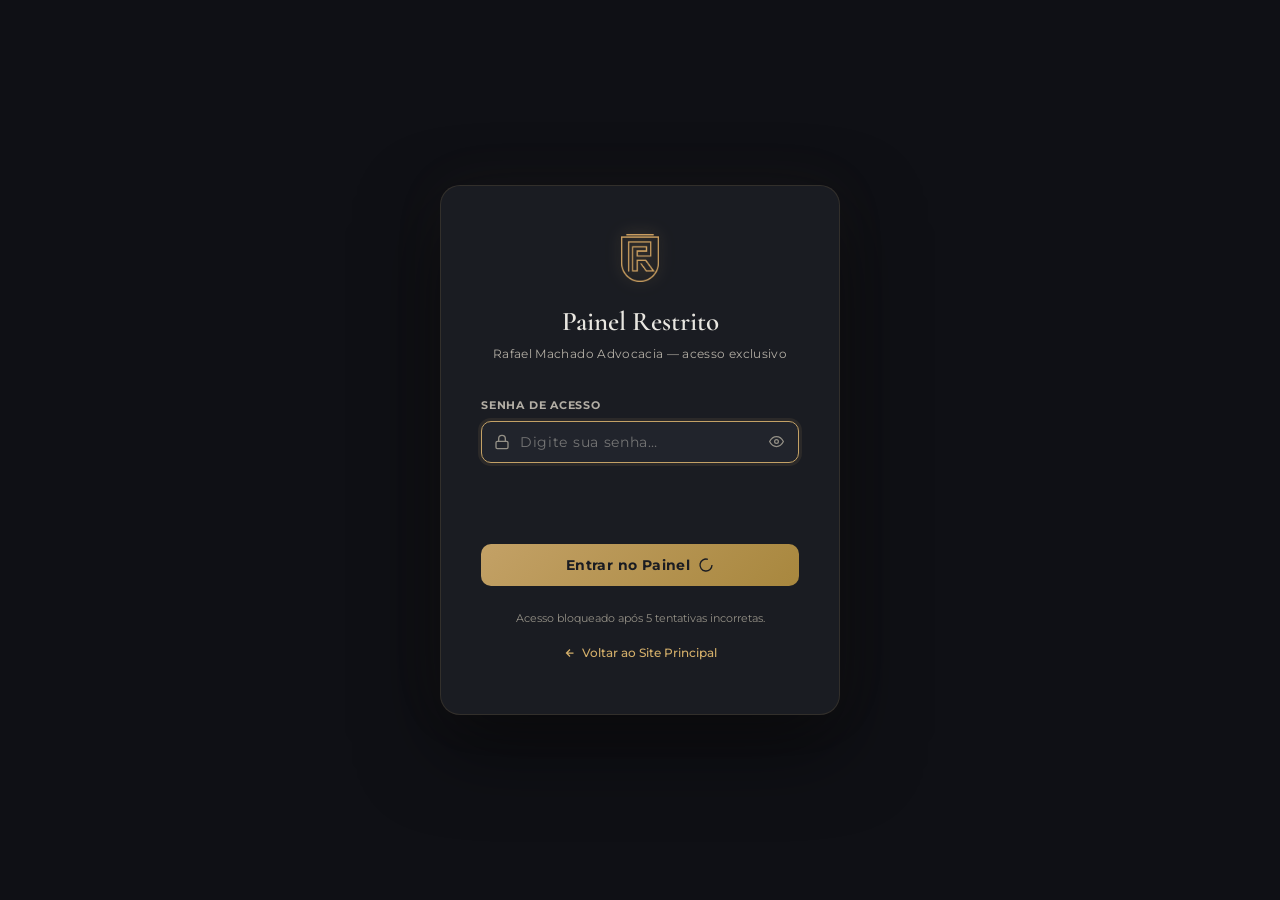
==== commit cf645ff3: "feat: add back-to-site button on admin login page and generate favicon set from logo" ====
--- a/admin/index.html
+++ b/admin/index.html
@@ -5,6 +5,11 @@
   <meta name="viewport" content="width=device-width, initial-scale=1.0"/>
   <title>Painel CMS — Rafael Machado Advocacia</title>
   <meta name="robots" content="noindex, nofollow"/>
+  <link rel="icon" type="image/png" href="../favicon-96x96.png" sizes="96x96" />
+  <link rel="shortcut icon" href="../favicon.ico" />
+  <link rel="apple-touch-icon" sizes="180x180" href="../apple-touch-icon.png" />
+  <meta name="apple-mobile-web-app-title" content="RMA" />
+  <link rel="manifest" href="../site.webmanifest" />
   <link rel="preconnect" href="https://fonts.googleapis.com"/>
   <link href="https://fonts.googleapis.com/css2?family=Cormorant+Garamond:wght@500;600;700&family=Montserrat:wght@300;400;500;600;700&display=swap" rel="stylesheet"/>
   <link rel="stylesheet" href="admin.css?v=2.0.3"/>
@@ -435,6 +440,11 @@
     <p class="login-footer">
       Acesso bloqueado após 5 tentativas incorretas.
     </p>
+
+    <a href="../index.html" class="login-back-link">
+      <svg width="12" height="12" viewBox="0 0 24 24" fill="none" stroke="currentColor" stroke-width="2.5" aria-hidden="true"><path d="M19 12H5M12 19l-7-7 7-7"/></svg>
+      Voltar ao Site Principal
+    </a>
   </div>
 </div>
 
--- a/admin/admin.css
+++ b/admin/admin.css
@@ -1639,3 +1639,25 @@
   line-height: 1.6;
 }
 
+.login-back-link {
+  display: inline-flex;
+  align-items: center;
+  justify-content: center;
+  gap: 6px;
+  margin-top: 16px;
+  font-size: 0.82rem;
+  color: #D4AF6A;
+  text-decoration: none;
+  font-weight: 500;
+  transition: color 150ms ease, transform 150ms ease;
+  width: 100%;
+}
+.login-back-link:hover {
+  color: #ffffff;
+}
+.login-back-link svg {
+  transition: transform 150ms ease;
+}
+.login-back-link:hover svg {
+  transform: translateX(-2px);
+}
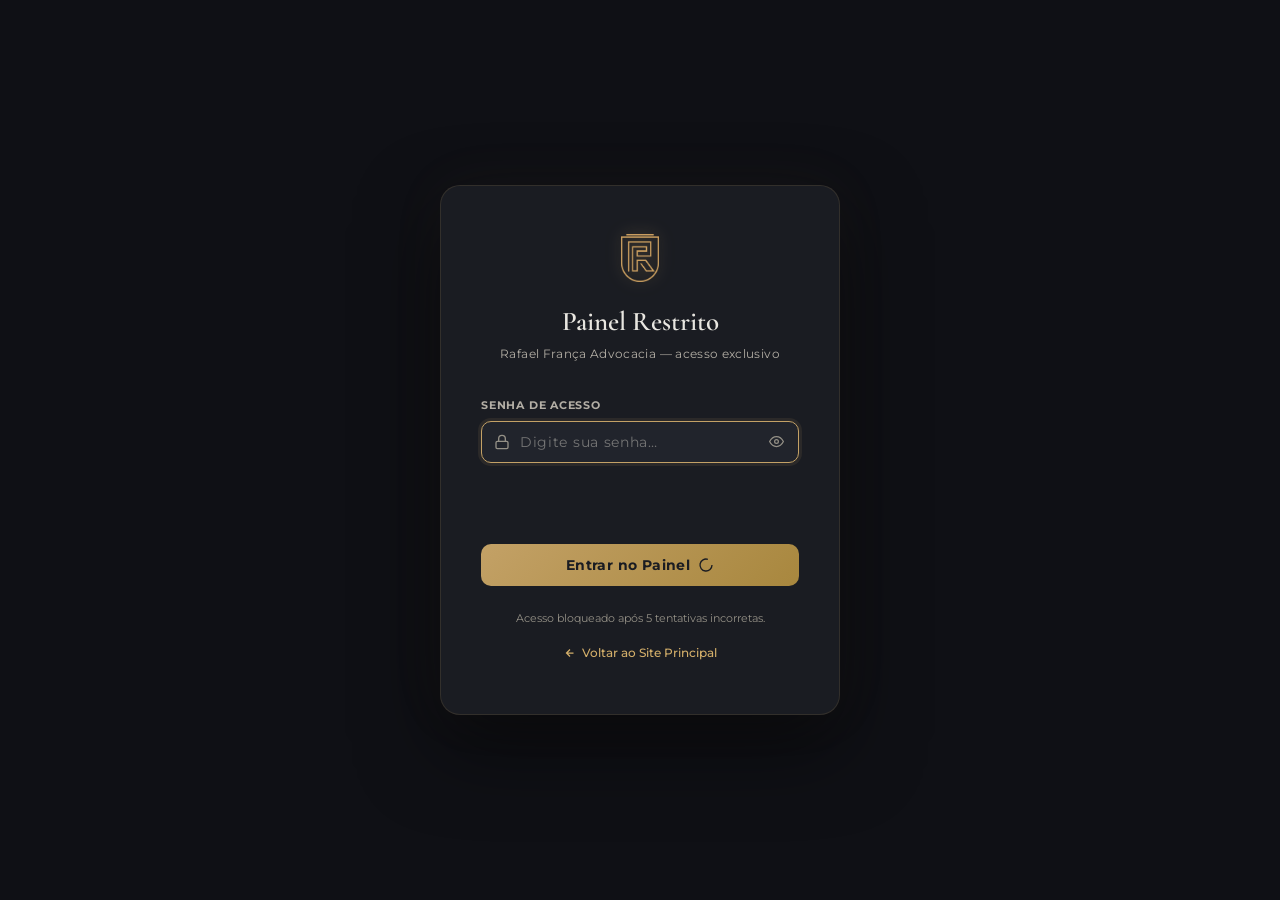
==== commit 5e61ea81: "refactor: rename specialist to Dr. Rafael França and update post-grad to Tax Law" ====
--- a/admin/index.html
+++ b/admin/index.html
@@ -3,12 +3,12 @@
 <head>
   <meta charset="UTF-8"/>
   <meta name="viewport" content="width=device-width, initial-scale=1.0"/>
-  <title>Painel CMS — Rafael Machado Advocacia</title>
+  <title>Painel CMS — Rafael França Advocacia</title>
   <meta name="robots" content="noindex, nofollow"/>
   <link rel="icon" type="image/png" href="../favicon-96x96.png" sizes="96x96" />
   <link rel="shortcut icon" href="../favicon.ico" />
   <link rel="apple-touch-icon" sizes="180x180" href="../apple-touch-icon.png" />
-  <meta name="apple-mobile-web-app-title" content="RMA" />
+  <meta name="apple-mobile-web-app-title" content="RFA" />
   <link rel="manifest" href="../site.webmanifest" />
   <link rel="preconnect" href="https://fonts.googleapis.com"/>
   <link href="https://fonts.googleapis.com/css2?family=Cormorant+Garamond:wght@500;600;700&family=Montserrat:wght@300;400;500;600;700&display=swap" rel="stylesheet"/>
@@ -21,7 +21,7 @@
   <aside class="admin-sidebar" id="admin-sidebar" role="complementary" aria-label="Painel de navegação">
     <div class="sidebar-brand">
       <img src="../assets/images/logo-escudo-goldsf.png"
-           alt="Rafael Machado Advogado"
+           alt="Rafael França Advogado"
            class="sidebar-logo-img"
            width="36" height="36"
            onerror="this.style.display='none';this.nextElementSibling.style.display='flex'"
@@ -32,7 +32,7 @@
         <defs><linearGradient id="sg" x1="0" y1="0" x2="28" y2="32"><stop stop-color="#D4AF6A"/><stop offset="1" stop-color="#8B6914"/></linearGradient></defs>
       </svg>
       <div>
-        <span class="brand-name">Rafael Machado</span>
+        <span class="brand-name">Rafael França</span>
         <span class="brand-sub">Painel do Blog</span>
       </div>
     </div>
@@ -392,7 +392,7 @@
 
     <div class="login-logo" aria-hidden="true">
       <img src="../assets/images/logo-escudo-goldsf.png"
-           alt="Escudo Rafael Machado Advogado"
+           alt="Escudo Rafael França Advogado"
            class="login-logo-img"
            width="48" height="48"
            onerror="this.style.display='none';this.nextElementSibling.style.display='flex'" />
@@ -404,7 +404,7 @@
     </div>
 
     <h1 class="login-title" id="login-title">Painel Restrito</h1>
-    <p class="login-sub">Rafael Machado Advocacia — acesso exclusivo</p>
+    <p class="login-sub">Rafael França Advocacia — acesso exclusivo</p>
 
     <form id="login-form" class="login-form" novalidate autocomplete="off">
 
--- a/admin/admin.css
+++ b/admin/admin.css
@@ -1,5 +1,5 @@
 /* ══════════════════════════════════════════════════════════
-   Admin Panel CSS — Rafael Machado CMS v2
+   Admin Panel CSS — Rafael França CMS v2
    ══════════════════════════════════════════════════════════ */
 
 *, *::before, *::after { box-sizing: border-box; margin: 0; padding: 0; }
